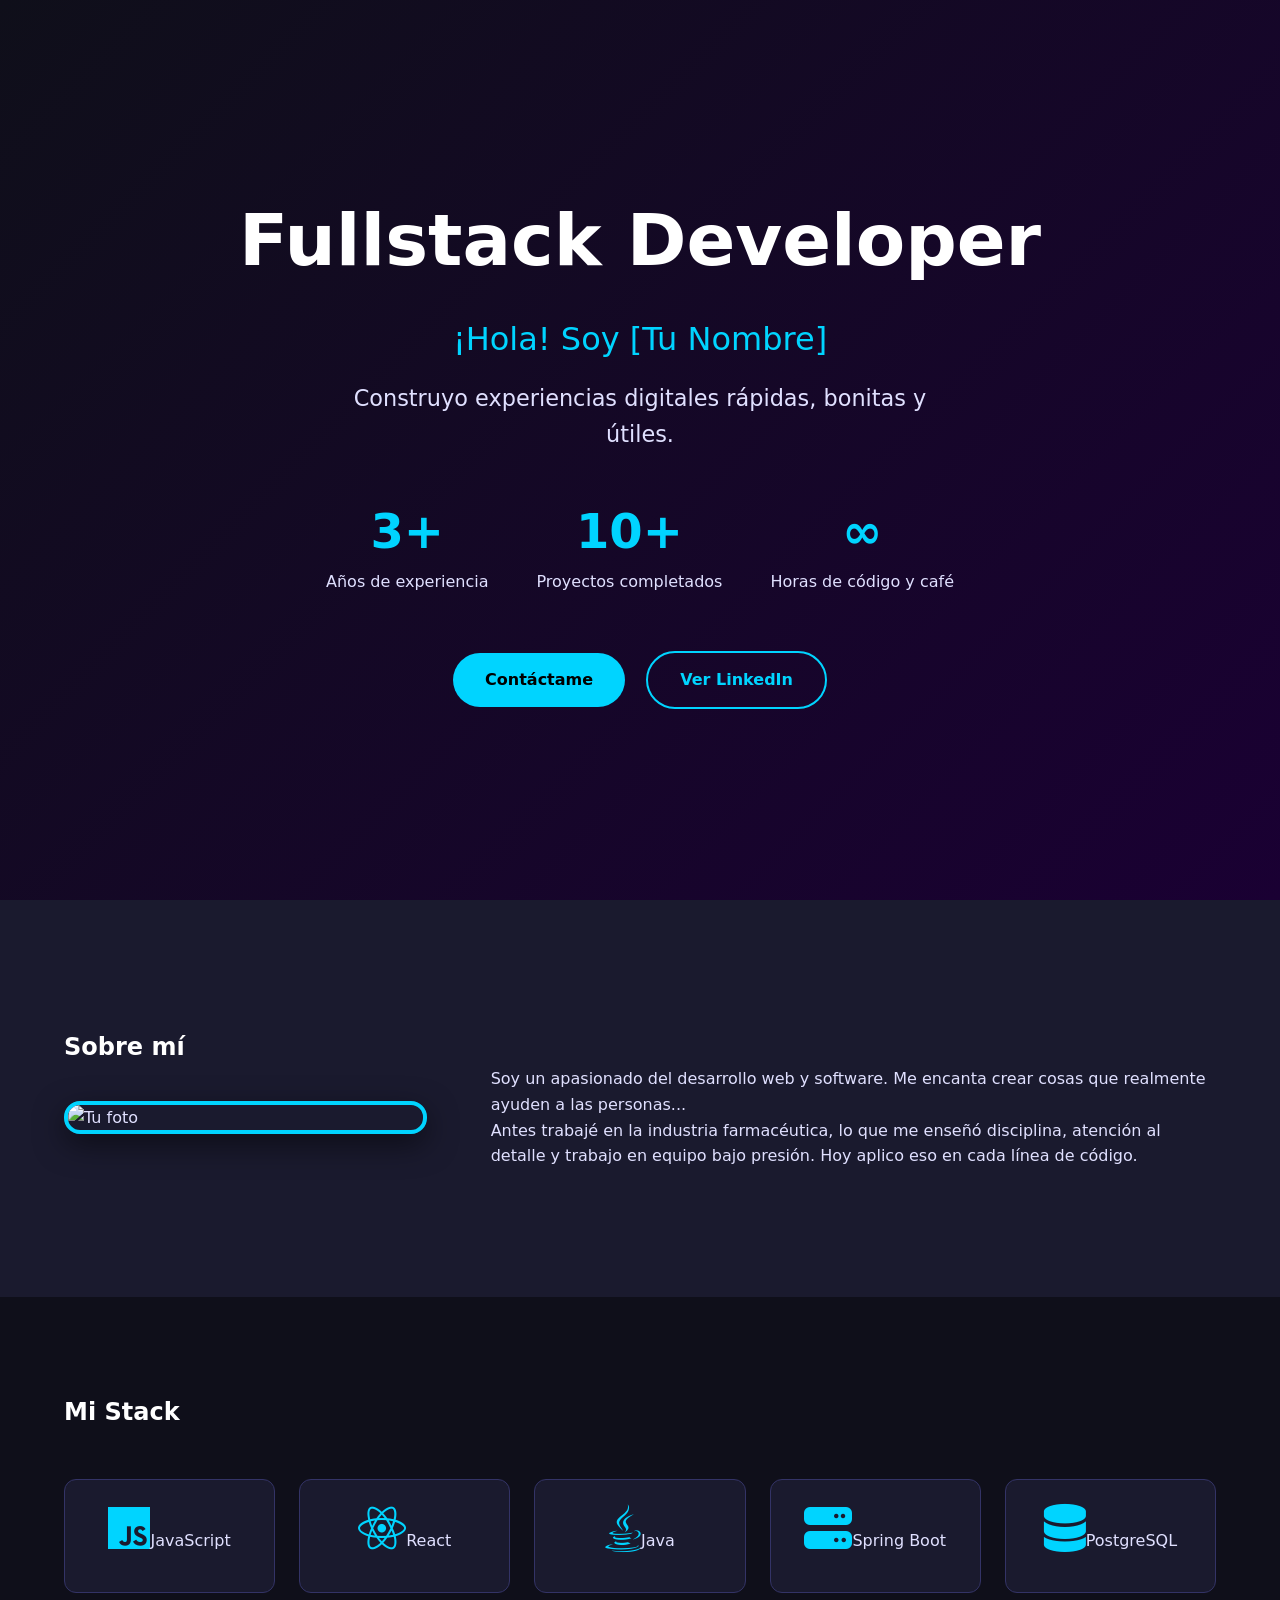
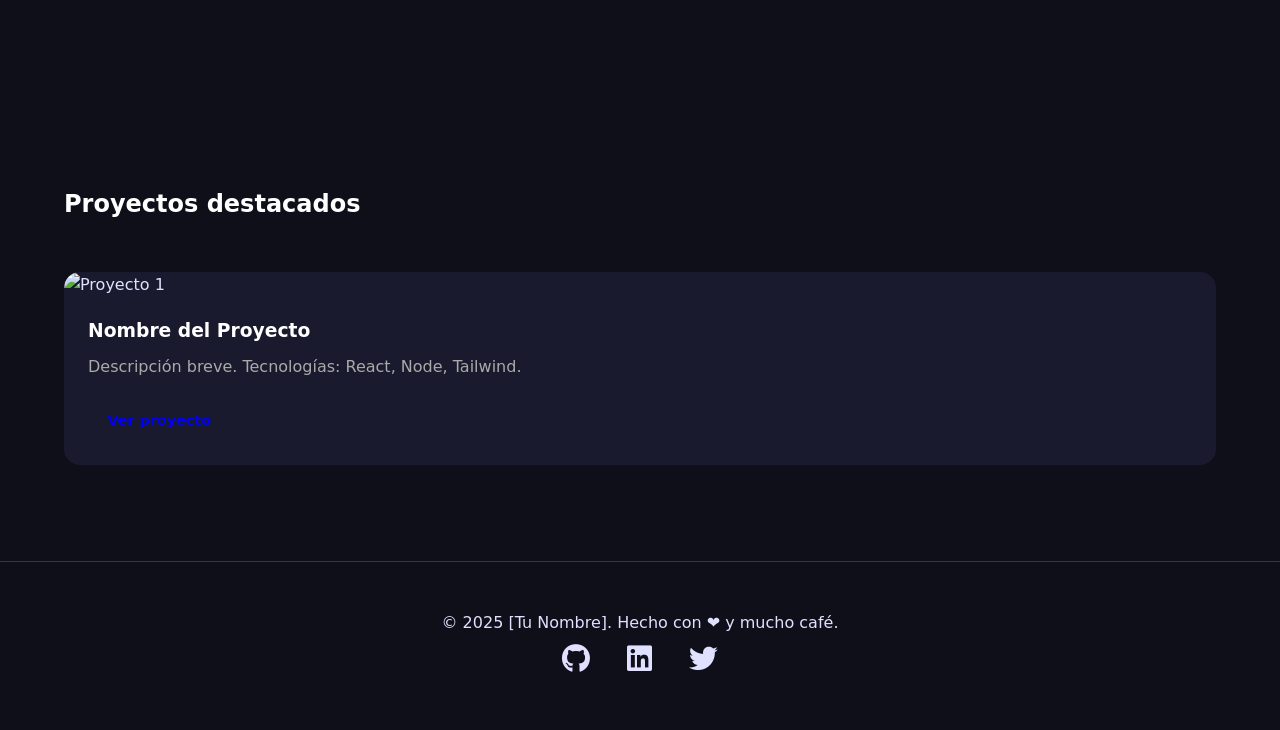
==== 0.Portafolio/index.html @ 9e949cff "Esqueleto de mi portafolio" ====
<!DOCTYPE html>
<html lang="es">
<head>
  <meta charset="UTF-8" />
  <meta name="viewport" content="width=device-width, initial-scale=1.0"/>
  <title>Tu Nombre | Fullstack Developer</title>
  <link rel="stylesheet" href="https://cdnjs.cloudflare.com/ajax/libs/font-awesome/6.5.0/css/all.min.css"/>
  <link rel="stylesheet" href="styles.css"/>
</head>
<body>

  <!-- Hero / Header -->
  <header id="hero">
    <div class="container">
      <h1>Fullstack Developer</h1>
      <p class="greeting">¡Hola! Soy [Tu Nombre]</p>
      <p class="tagline">Construyo experiencias digitales rápidas, bonitas y útiles.</p>
      
      <div class="stats">
        <div><strong>3+</strong><span>Años de experiencia</span></div>
        <div><strong>10+</strong><span>Proyectos completados</span></div>
        <div><strong>∞</strong><span>Horas de código y café</span></div>
      </div>

      <a href="mailto:tu@email.com" class="btn primary">Contáctame</a>
      <a href="https://linkedin.com/in/tuusuario" class="btn secondary">Ver LinkedIn</a>
    </div>
  </header>

  <!-- About -->
  <section id="about">
    <div class="container">
      <h2>Sobre mí</h2>
      <div class="about-content">
        <img src="https://via.placeholder.com/400x400/2f2a44/ffffff?text=Tu+Foto" alt="Tu foto" class="profile-pic"/>
        <div class="text">
          <p>Soy un apasionado del desarrollo web y software. Me encanta crear cosas que realmente ayuden a las personas...</p>
          <p>Antes trabajé en la industria farmacéutica, lo que me enseñó disciplina, atención al detalle y trabajo en equipo bajo presión. Hoy aplico eso en cada línea de código.</p>
        </div>
      </div>
    </div>
  </section>

  <!-- Stack -->
  <section id="stack">
    <div class="container">
      <h2>Mi Stack</h2>
      <div class="tech-grid">
        <div class="tech-item"><i class="fab fa-js"></i><span>JavaScript</span></div>
        <div class="tech-item"><i class="fab fa-react"></i><span>React</span></div>
        <div class="tech-item"><i class="fab fa-java"></i><span>Java</span></div>
        <div class="tech-item"><i class="fas fa-server"></i><span>Spring Boot</span></div>
        <div class="tech-item"><i class="fas fa-database"></i><span>PostgreSQL</span></div>
        <!-- Agrega los que uses -->
      </div>
    </div>
  </section>

  <!-- Proyectos -->
  <section id="projects">
    <div class="container">
      <h2>Proyectos destacados</h2>
      <div class="projects-grid">
        <div class="project-card">
          <img src="https://via.placeholder.com/600x400/1a1a2e/ffffff?text=Proyecto+1" alt="Proyecto 1"/>
          <h3>Nombre del Proyecto</h3>
          <p>Descripción breve. Tecnologías: React, Node, Tailwind.</p>
          <a href="#" class="btn small">Ver proyecto</a>
        </div>
        <!-- Repite 3-5 cards -->
      </div>
    </div>
  </section>

  <!-- Footer -->
  <footer>
    <div class="container">
      <p>© 2025 [Tu Nombre]. Hecho con ❤️ y mucho café.</p>
      <div class="social">
        <a href="#"><i class="fab fa-github"></i></a>
        <a href="#"><i class="fab fa-linkedin"></i></a>
        <a href="#"><i class="fab fa-twitter"></i></a>
      </div>
    </div>
  </footer>

  <script src="script.js"></script>
</body>
</html>
---- 0.Portafolio/styles.css ----
:root {
  --bg: #0f0f1a;
  --text: #e0e0ff;
  --accent: #00d4ff;
  --card: #1a1a2e;
  --border: #333366;
}

* {
  margin: 0;
  padding: 0;
  box-sizing: border-box;
}

body {
  background: var(--bg);
  color: var(--text);
  font-family: 'Segoe UI', system-ui, sans-serif;
  line-height: 1.6;
}

.container {
  max-width: 1200px;
  margin: 0 auto;
  padding: 0 1.5rem;
}

h1, h2, h3 {
  color: white;
}

#hero {
  min-height: 100vh;
  display: flex;
  align-items: center;
  text-align: center;
  background: linear-gradient(135deg, #0f0f1a 0%, #1a0033 100%);
}

#hero h1 {
  font-size: 4.5rem;
  margin-bottom: 1rem;
}

.greeting {
  font-size: 2rem;
  color: var(--accent);
  margin-bottom: 1rem;
}

.tagline {
  font-size: 1.4rem;
  max-width: 600px;
  margin: 0 auto 2.5rem;
}

.stats {
  display: flex;
  justify-content: center;
  gap: 3rem;
  margin-bottom: 3rem;
  flex-wrap: wrap;
}

.stats div {
  text-align: center;
}

.stats strong {
  font-size: 3rem;
  color: var(--accent);
  display: block;
}

.btn {
  display: inline-block;
  padding: 0.9rem 2rem;
  border-radius: 50px;
  text-decoration: none;
  font-weight: bold;
  margin: 0.5rem;
  transition: all 0.3s;
}

.primary   { background: var(--accent); color: #000; }
.secondary { border: 2px solid var(--accent); color: var(--accent); }

.btn:hover {
  transform: translateY(-3px);
  box-shadow: 0 10px 25px rgba(0,212,255,0.3);
}

#about {
  padding: 8rem 0;
  background: var(--card);
}

.about-content {
  display: grid;
  grid-template-columns: 1fr 2fr;
  gap: 4rem;
  align-items: center;
}

.profile-pic {
  width: 100%;
  border-radius: 16px;
  border: 4px solid var(--accent);
  box-shadow: 0 10px 30px rgba(0,0,0,0.5);
}

#stack {
  padding: 6rem 0;
}

.tech-grid {
  display: grid;
  grid-template-columns: repeat(auto-fit, minmax(140px, 1fr));
  gap: 1.5rem;
  margin-top: 3rem;
}

.tech-item {
  background: var(--card);
  padding: 1.5rem;
  border-radius: 12px;
  text-align: center;
  border: 1px solid var(--border);
  transition: all 0.3s;
}

.tech-item:hover {
  transform: translateY(-8px);
  border-color: var(--accent);
}

.tech-item i {
  font-size: 3rem;
  color: var(--accent);
  margin-bottom: 1rem;
}

#projects {
  padding: 6rem 0;
  background: var(--bg);
}

.projects-grid {
  display: grid;
  grid-template-columns: repeat(auto-fit, minmax(320px, 1fr));
  gap: 2rem;
  margin-top: 3rem;
}

.project-card {
  background: var(--card);
  border-radius: 16px;
  overflow: hidden;
  transition: all 0.4s;
}

.project-card:hover {
  transform: translateY(-12px);
  box-shadow: 0 20px 40px rgba(0,212,255,0.15);
}

.project-card img {
  width: 100%;
  height: 200px;
  object-fit: cover;
}

.project-card h3 {
  padding: 1.2rem 1.5rem 0.5rem;
}

.project-card p {
  padding: 0 1.5rem 1.2rem;
  color: #aaa;
}

.btn.small {
  margin: 0 1.5rem 1.5rem;
  font-size: 0.9rem;
  padding: 0.6rem 1.2rem;
}

footer {
  padding: 3rem 0;
  text-align: center;
  border-top: 1px solid var(--border);
}

.social a {
  color: var(--text);
  font-size: 1.8rem;
  margin: 0 1rem;
  transition: color 0.3s;
}

.social a:hover { color: var(--accent); }

/* Responsivo */
@media (max-width: 768px) {
  #hero h1 { font-size: 3.2rem; }
  .about-content { grid-template-columns: 1fr; text-align: center; }
  .profile-pic { max-width: 280px; margin: 0 auto; }
  .stats { gap: 2rem; }
}
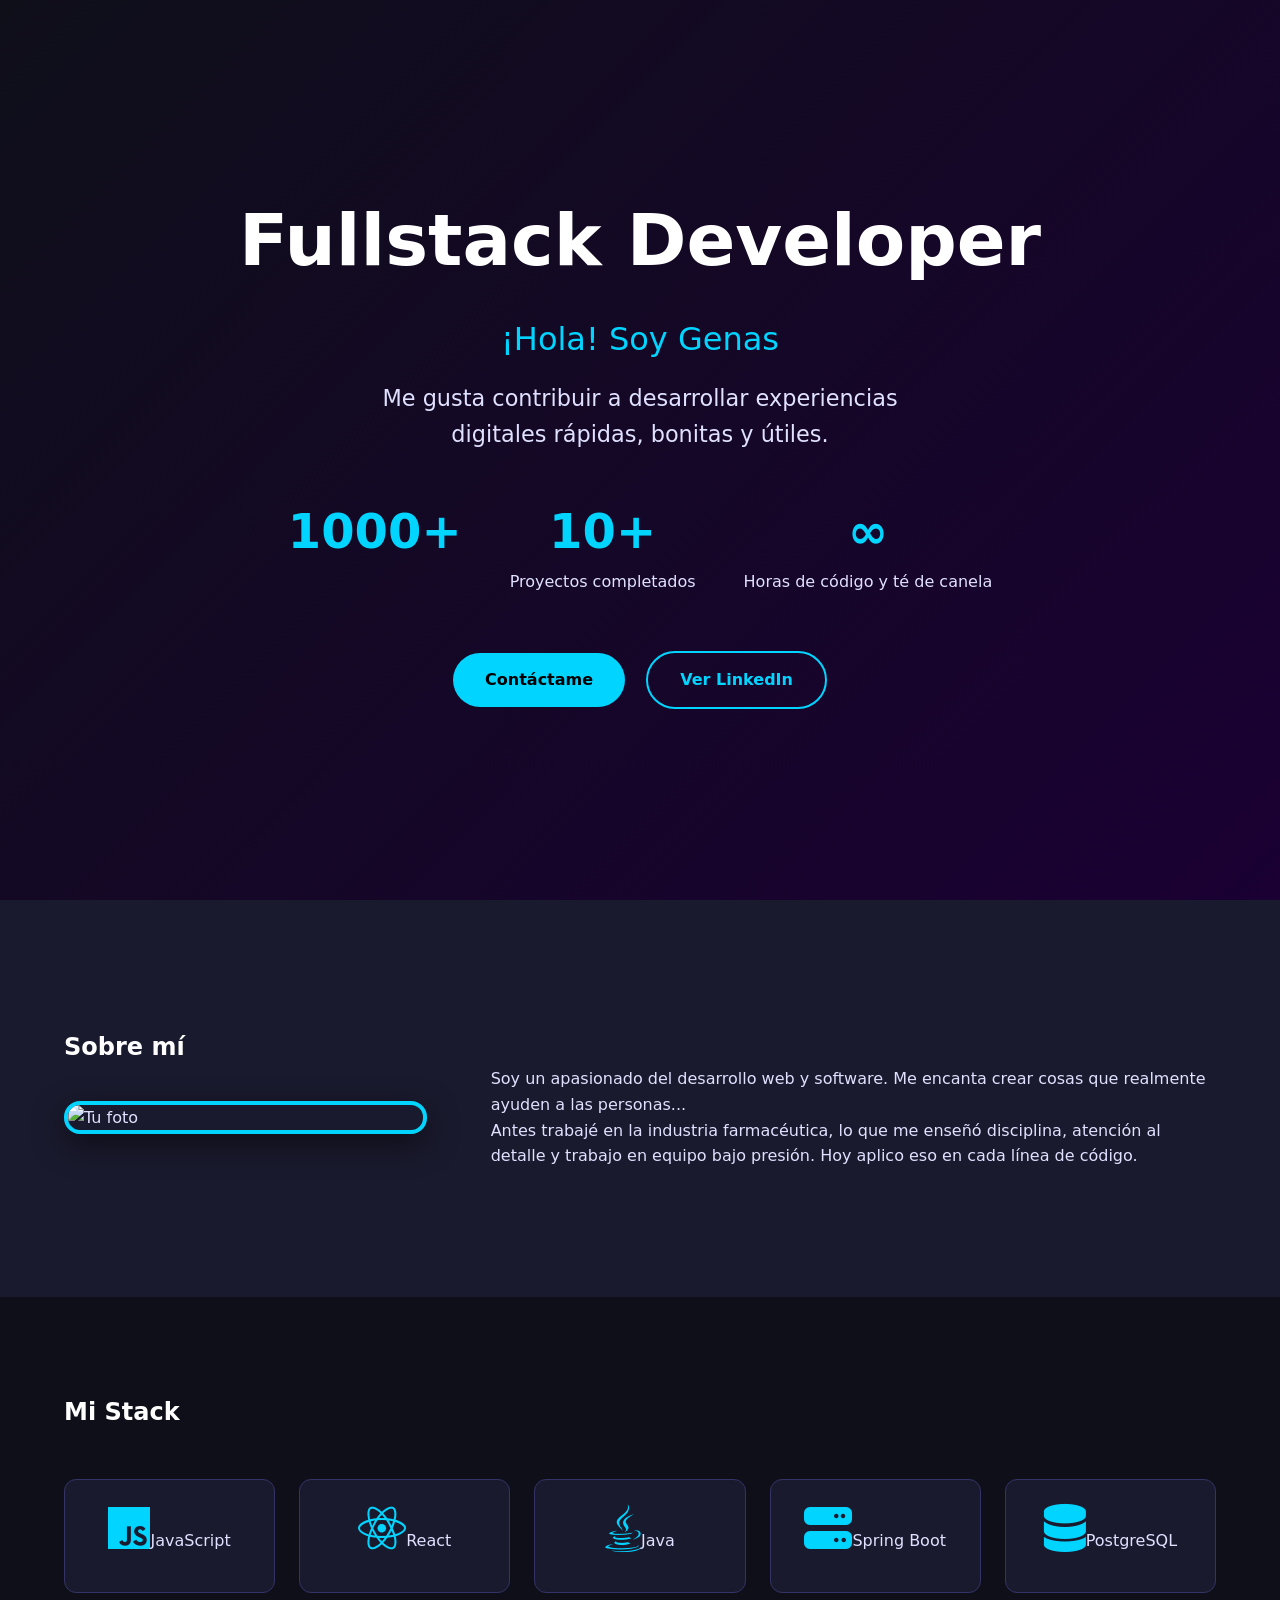
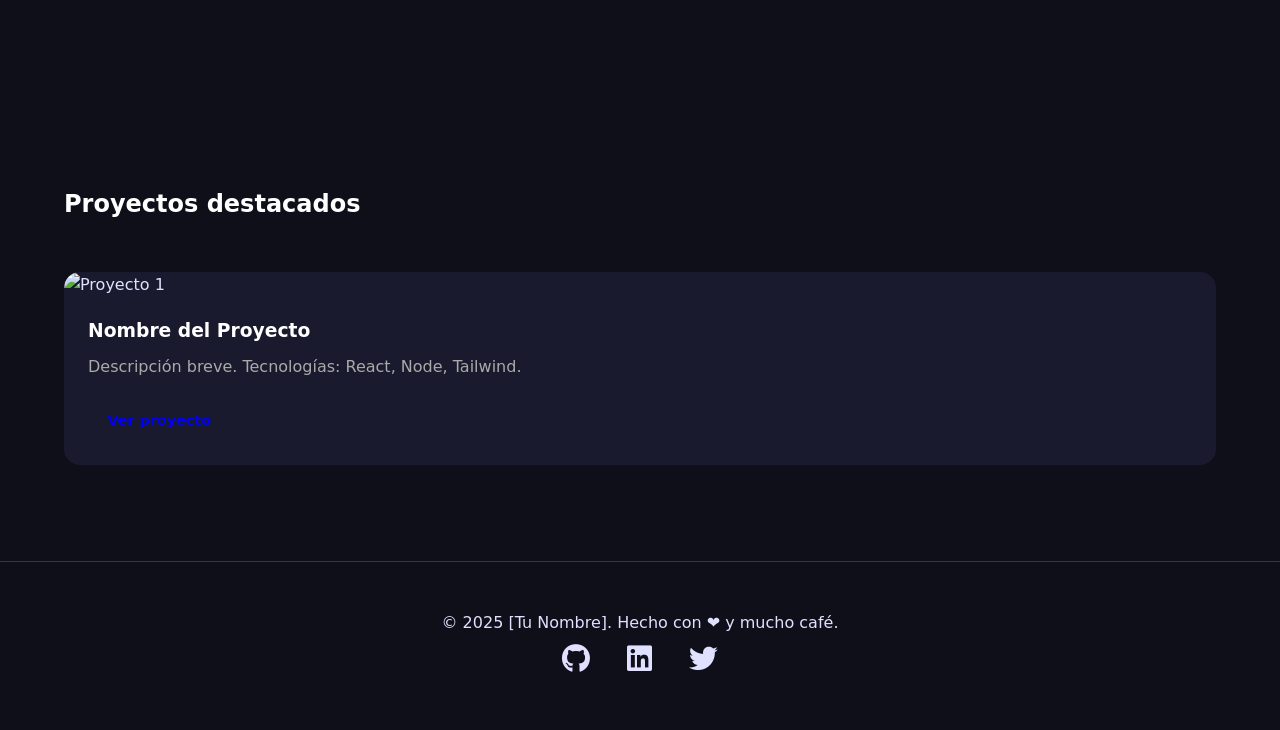
==== commit 56f26d86: "Añado datos básicos" ====
--- a/0.Portafolio/index.html
+++ b/0.Portafolio/index.html
@@ -13,13 +13,13 @@
   <header id="hero">
     <div class="container">
       <h1>Fullstack Developer</h1>
-      <p class="greeting">¡Hola! Soy [Tu Nombre]</p>
-      <p class="tagline">Construyo experiencias digitales rápidas, bonitas y útiles.</p>
+      <p class="greeting">¡Hola! Soy Genas </p>
+      <p class="tagline">Me gusta contribuir a desarrollar experiencias digitales rápidas, bonitas y útiles.</p>
       
       <div class="stats">
-        <div><strong>3+</strong><span>Años de experiencia</span></div>
+        <div><strong>1000+</strong><span></span></div>
         <div><strong>10+</strong><span>Proyectos completados</span></div>
-        <div><strong>∞</strong><span>Horas de código y café</span></div>
+        <div><strong>∞</strong><span>Horas de código y té de canela</span></div>
       </div>
 
       <a href="mailto:tu@email.com" class="btn primary">Contáctame</a>
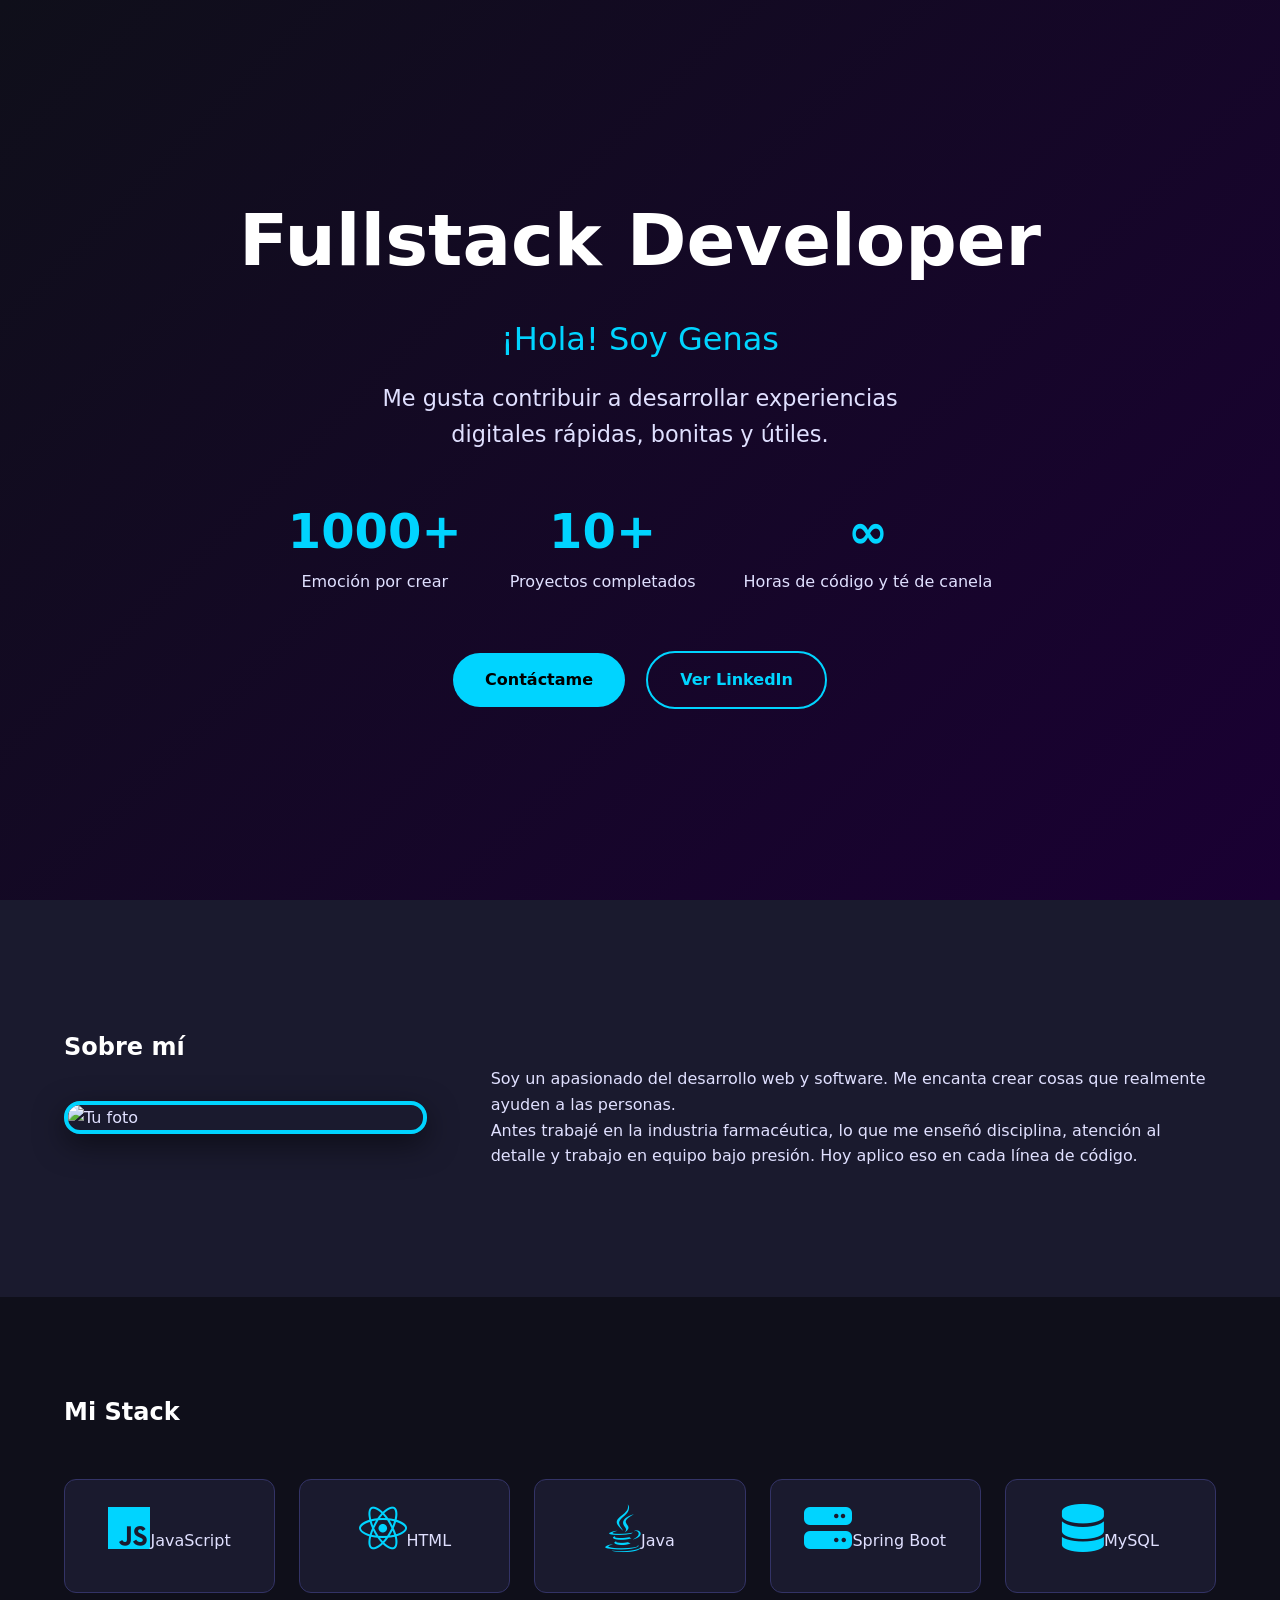
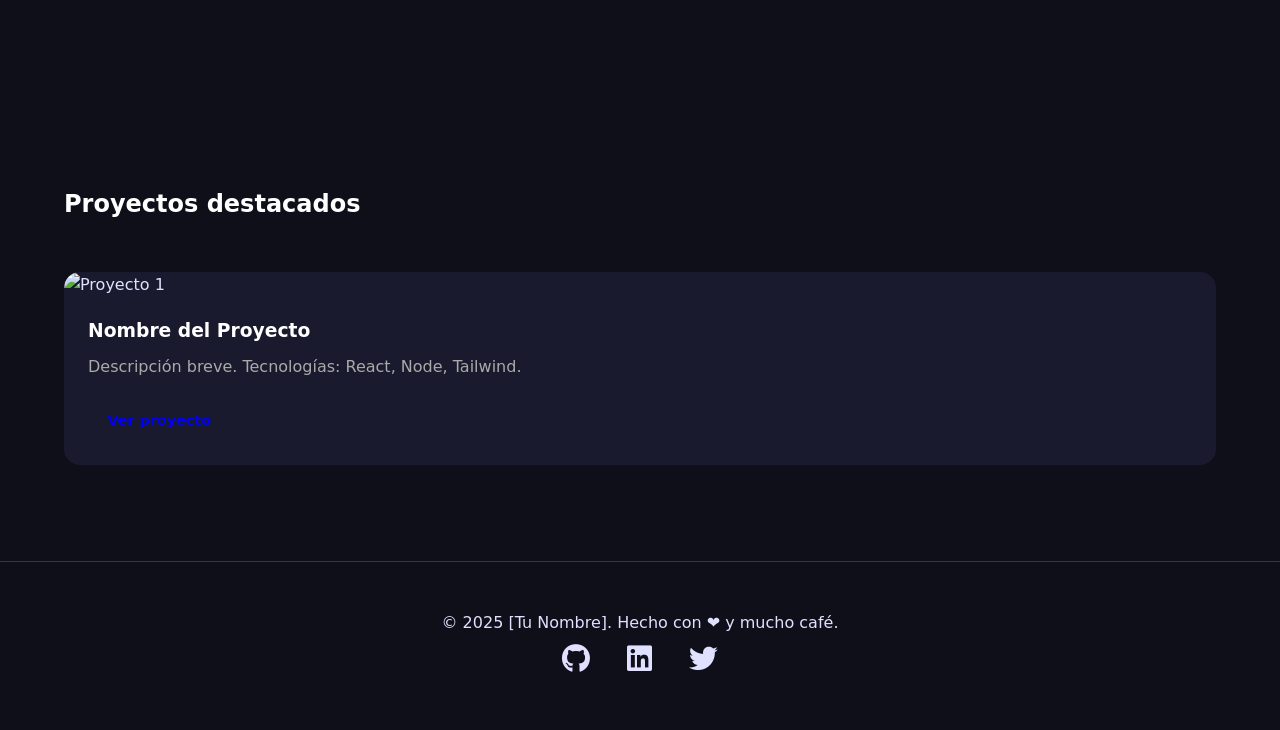
==== commit ad3ba856: "Breve descripción, stack y botones con mi contacto" ====
--- a/0.Portafolio/index.html
+++ b/0.Portafolio/index.html
@@ -17,13 +17,13 @@
       <p class="tagline">Me gusta contribuir a desarrollar experiencias digitales rápidas, bonitas y útiles.</p>
       
       <div class="stats">
-        <div><strong>1000+</strong><span></span></div>
+        <div><strong>1000+</strong><span> Emoción por crear </span></div>
         <div><strong>10+</strong><span>Proyectos completados</span></div>
         <div><strong>∞</strong><span>Horas de código y té de canela</span></div>
       </div>
 
-      <a href="mailto:tu@email.com" class="btn primary">Contáctame</a>
-      <a href="https://linkedin.com/in/tuusuario" class="btn secondary">Ver LinkedIn</a>
+      <a href="mailto:mgenasp2403@gmail.com" class="btn primary">Contáctame</a>
+      <a href="https://www.linkedin.com/in/genarosmpaoli/" class="btn secondary">Ver LinkedIn</a>
     </div>
   </header>
 
@@ -34,7 +34,7 @@
       <div class="about-content">
         <img src="https://via.placeholder.com/400x400/2f2a44/ffffff?text=Tu+Foto" alt="Tu foto" class="profile-pic"/>
         <div class="text">
-          <p>Soy un apasionado del desarrollo web y software. Me encanta crear cosas que realmente ayuden a las personas...</p>
+          <p>Soy un apasionado del desarrollo web y software. Me encanta crear cosas que realmente ayuden a las personas.</p>
           <p>Antes trabajé en la industria farmacéutica, lo que me enseñó disciplina, atención al detalle y trabajo en equipo bajo presión. Hoy aplico eso en cada línea de código.</p>
         </div>
       </div>
@@ -47,10 +47,10 @@
       <h2>Mi Stack</h2>
       <div class="tech-grid">
         <div class="tech-item"><i class="fab fa-js"></i><span>JavaScript</span></div>
-        <div class="tech-item"><i class="fab fa-react"></i><span>React</span></div>
+        <div class="tech-item"><i class="fab fa-react"></i><span>HTML</span></div>
         <div class="tech-item"><i class="fab fa-java"></i><span>Java</span></div>
         <div class="tech-item"><i class="fas fa-server"></i><span>Spring Boot</span></div>
-        <div class="tech-item"><i class="fas fa-database"></i><span>PostgreSQL</span></div>
+        <div class="tech-item"><i class="fas fa-database"></i><span>MySQL</span></div>
         <!-- Agrega los que uses -->
       </div>
     </div>
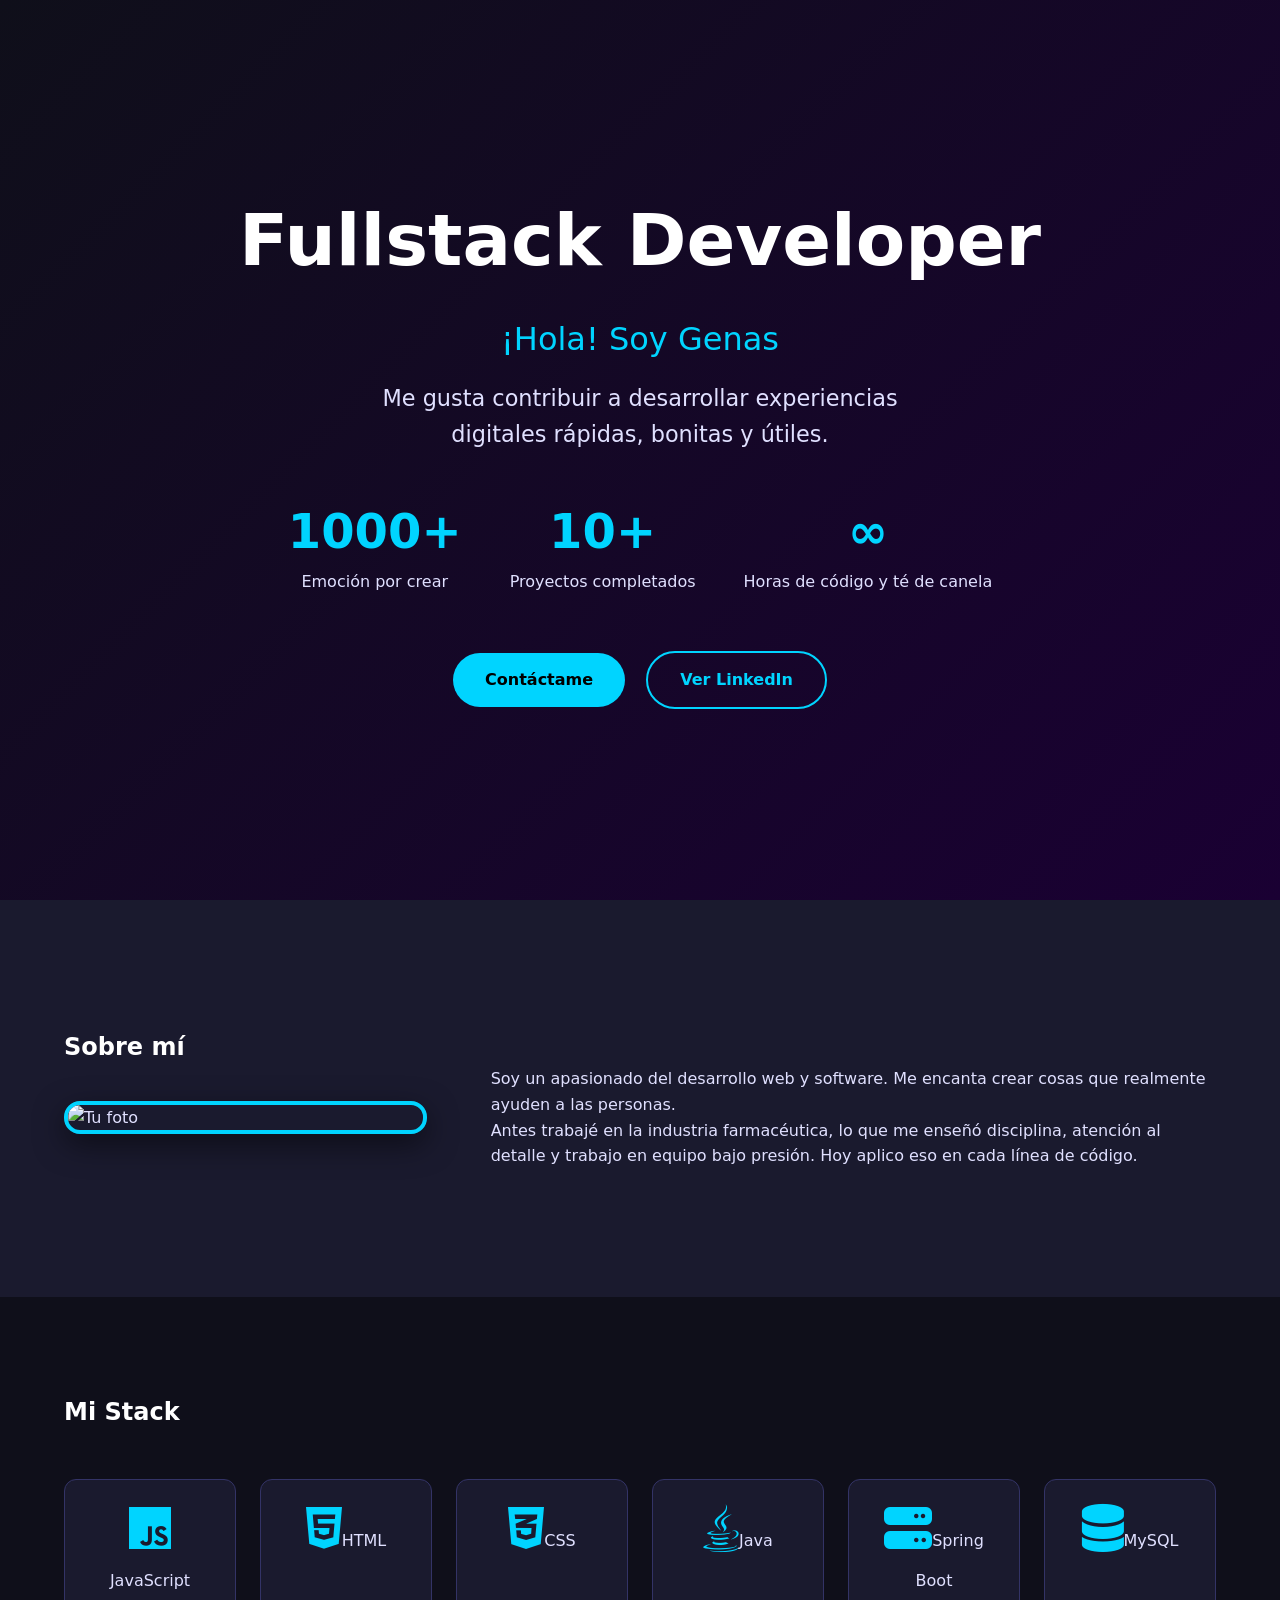
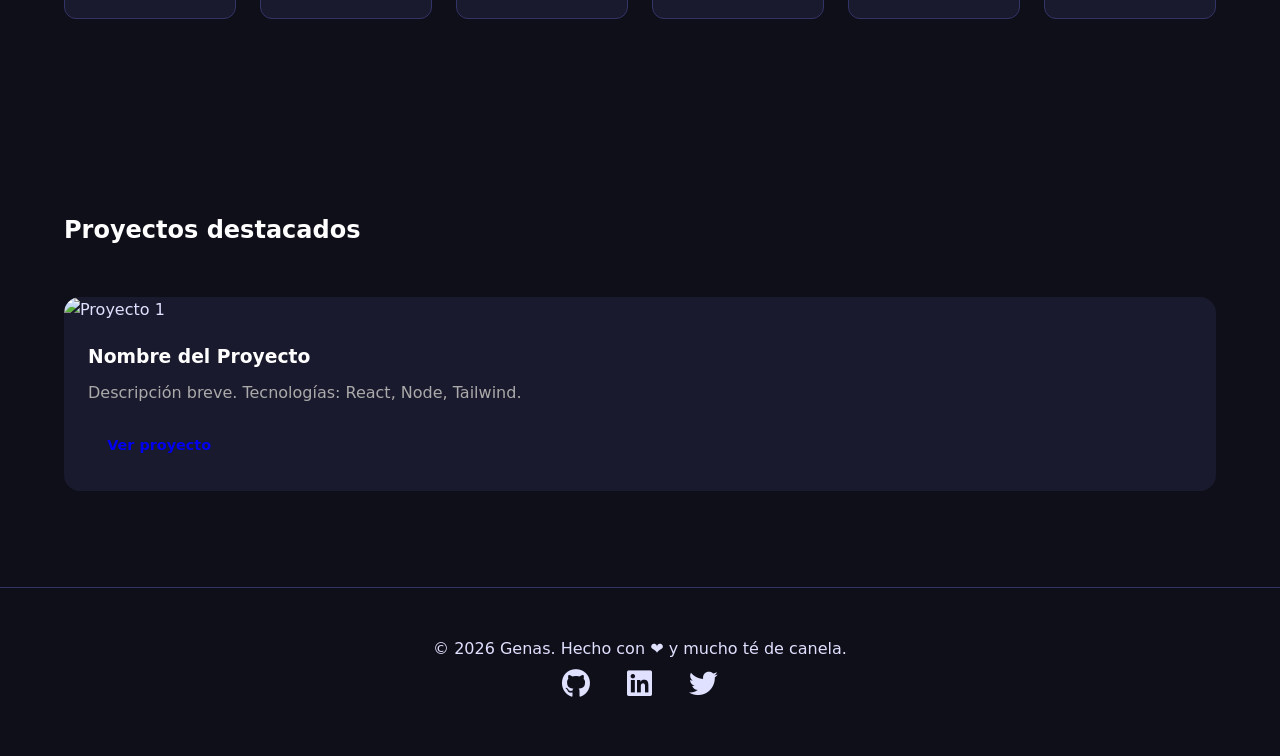
==== commit 1176cfd7: "fix: arreglo de stack y footer" ====
--- a/0.Portafolio/index.html
+++ b/0.Portafolio/index.html
@@ -47,11 +47,12 @@
       <h2>Mi Stack</h2>
       <div class="tech-grid">
         <div class="tech-item"><i class="fab fa-js"></i><span>JavaScript</span></div>
-        <div class="tech-item"><i class="fab fa-react"></i><span>HTML</span></div>
+        <div class="tech-item"><i class="fab fa-html5"></i><span>HTML</span></div>
+        <div class="tech-item"><i class="fab fa-css3-alt"></i><span>CSS</span></div>
         <div class="tech-item"><i class="fab fa-java"></i><span>Java</span></div>
         <div class="tech-item"><i class="fas fa-server"></i><span>Spring Boot</span></div>
         <div class="tech-item"><i class="fas fa-database"></i><span>MySQL</span></div>
-        <!-- Agrega los que uses -->
+        <!-- Agregar lo que he aprendido -->
       </div>
     </div>
   </section>
@@ -75,7 +76,7 @@
   <!-- Footer -->
   <footer>
     <div class="container">
-      <p>© 2025 [Tu Nombre]. Hecho con ❤️ y mucho café.</p>
+      <p>© 2026 Genas. Hecho con ❤️ y mucho té de canela.</p>
       <div class="social">
         <a href="#"><i class="fab fa-github"></i></a>
         <a href="#"><i class="fab fa-linkedin"></i></a>
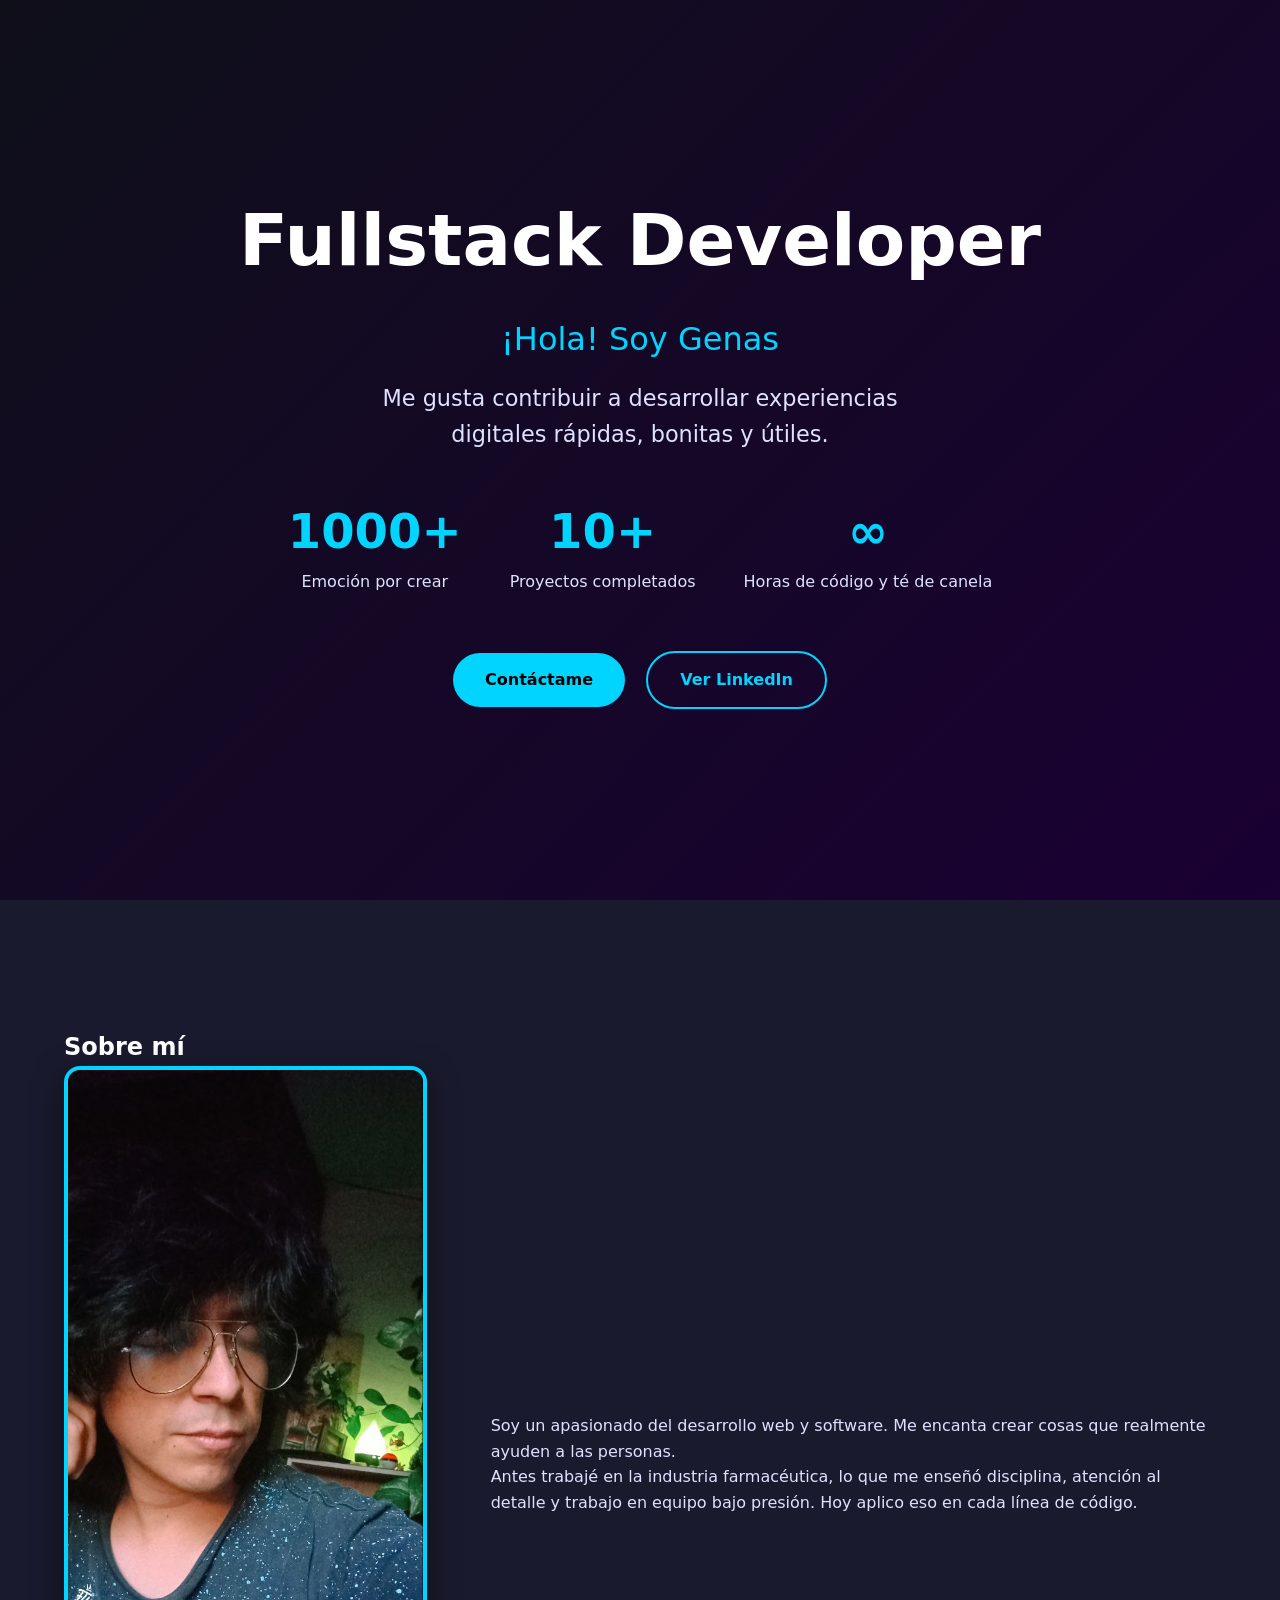
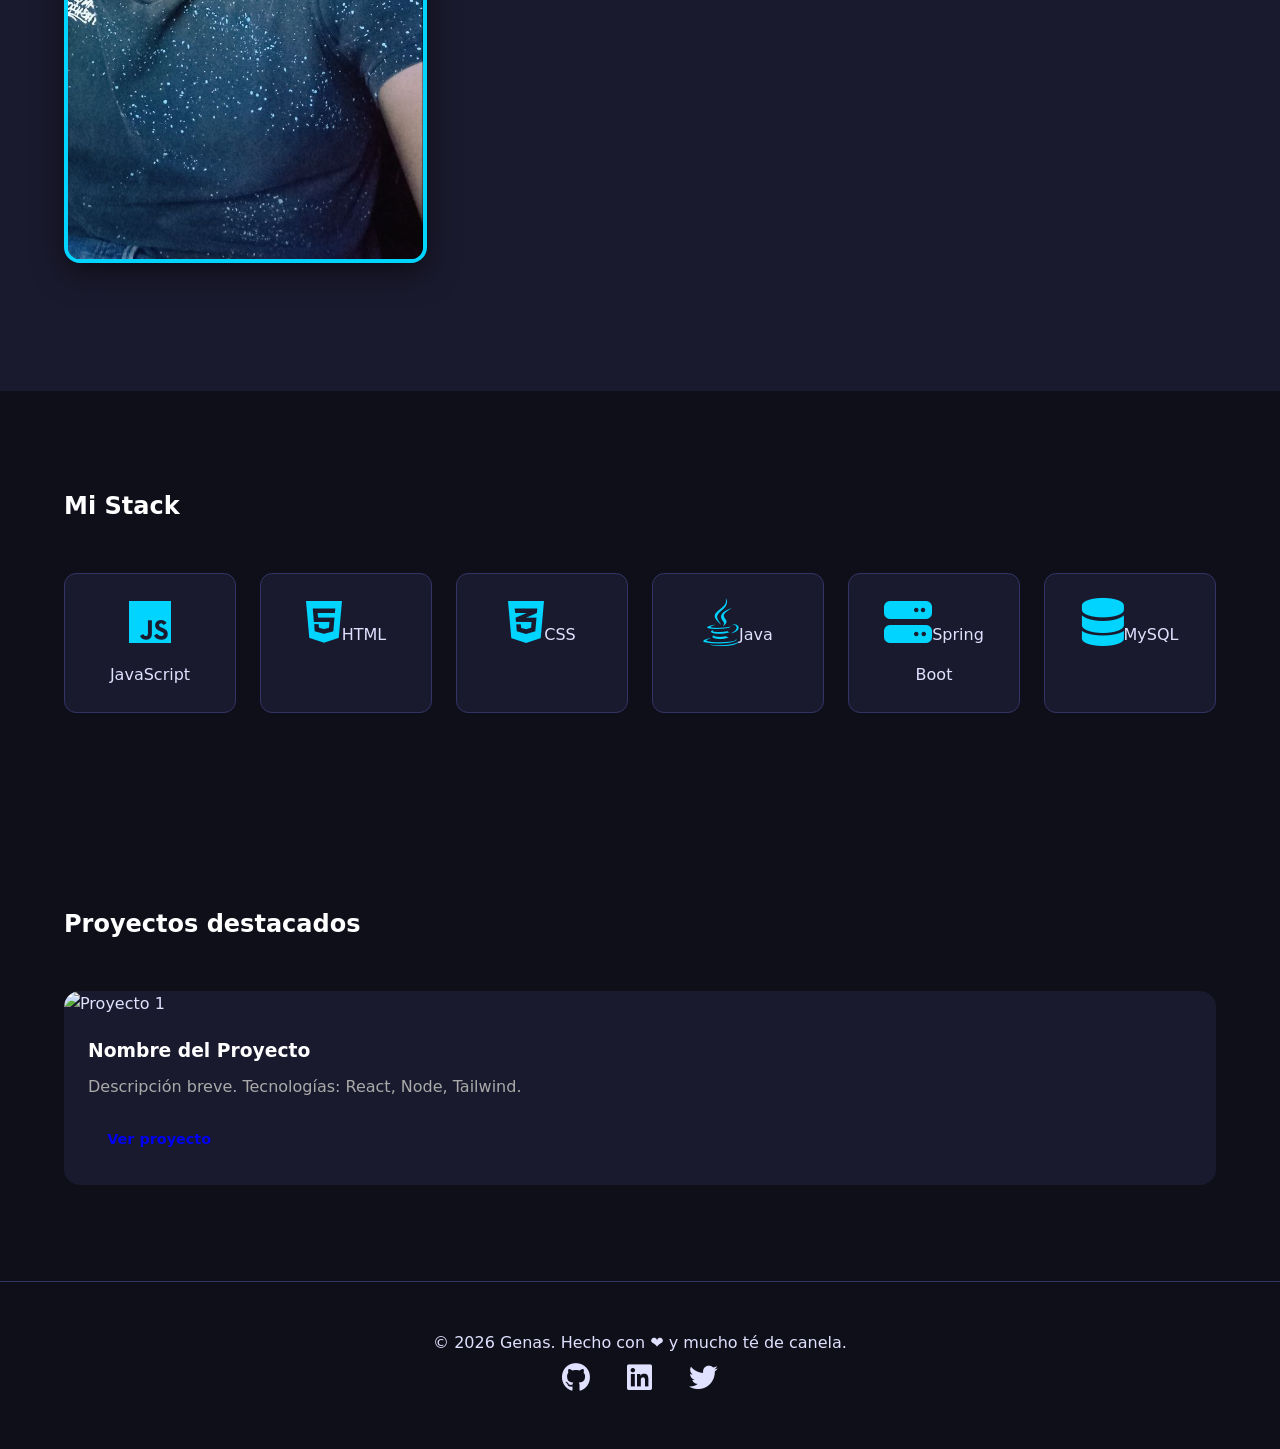
==== commit e6d10593: "feat: agrego placeholder de mi foto" ====
--- a/0.Portafolio/index.html
+++ b/0.Portafolio/index.html
@@ -32,7 +32,7 @@
     <div class="container">
       <h2>Sobre mí</h2>
       <div class="about-content">
-        <img src="https://via.placeholder.com/400x400/2f2a44/ffffff?text=Tu+Foto" alt="Tu foto" class="profile-pic"/>
+        <img src="./src/imgs/photo_2026-01-26_18-46-36.jpg" alt="El mero mero" class="profile-pic"/>
         <div class="text">
           <p>Soy un apasionado del desarrollo web y software. Me encanta crear cosas que realmente ayuden a las personas.</p>
           <p>Antes trabajé en la industria farmacéutica, lo que me enseñó disciplina, atención al detalle y trabajo en equipo bajo presión. Hoy aplico eso en cada línea de código.</p>
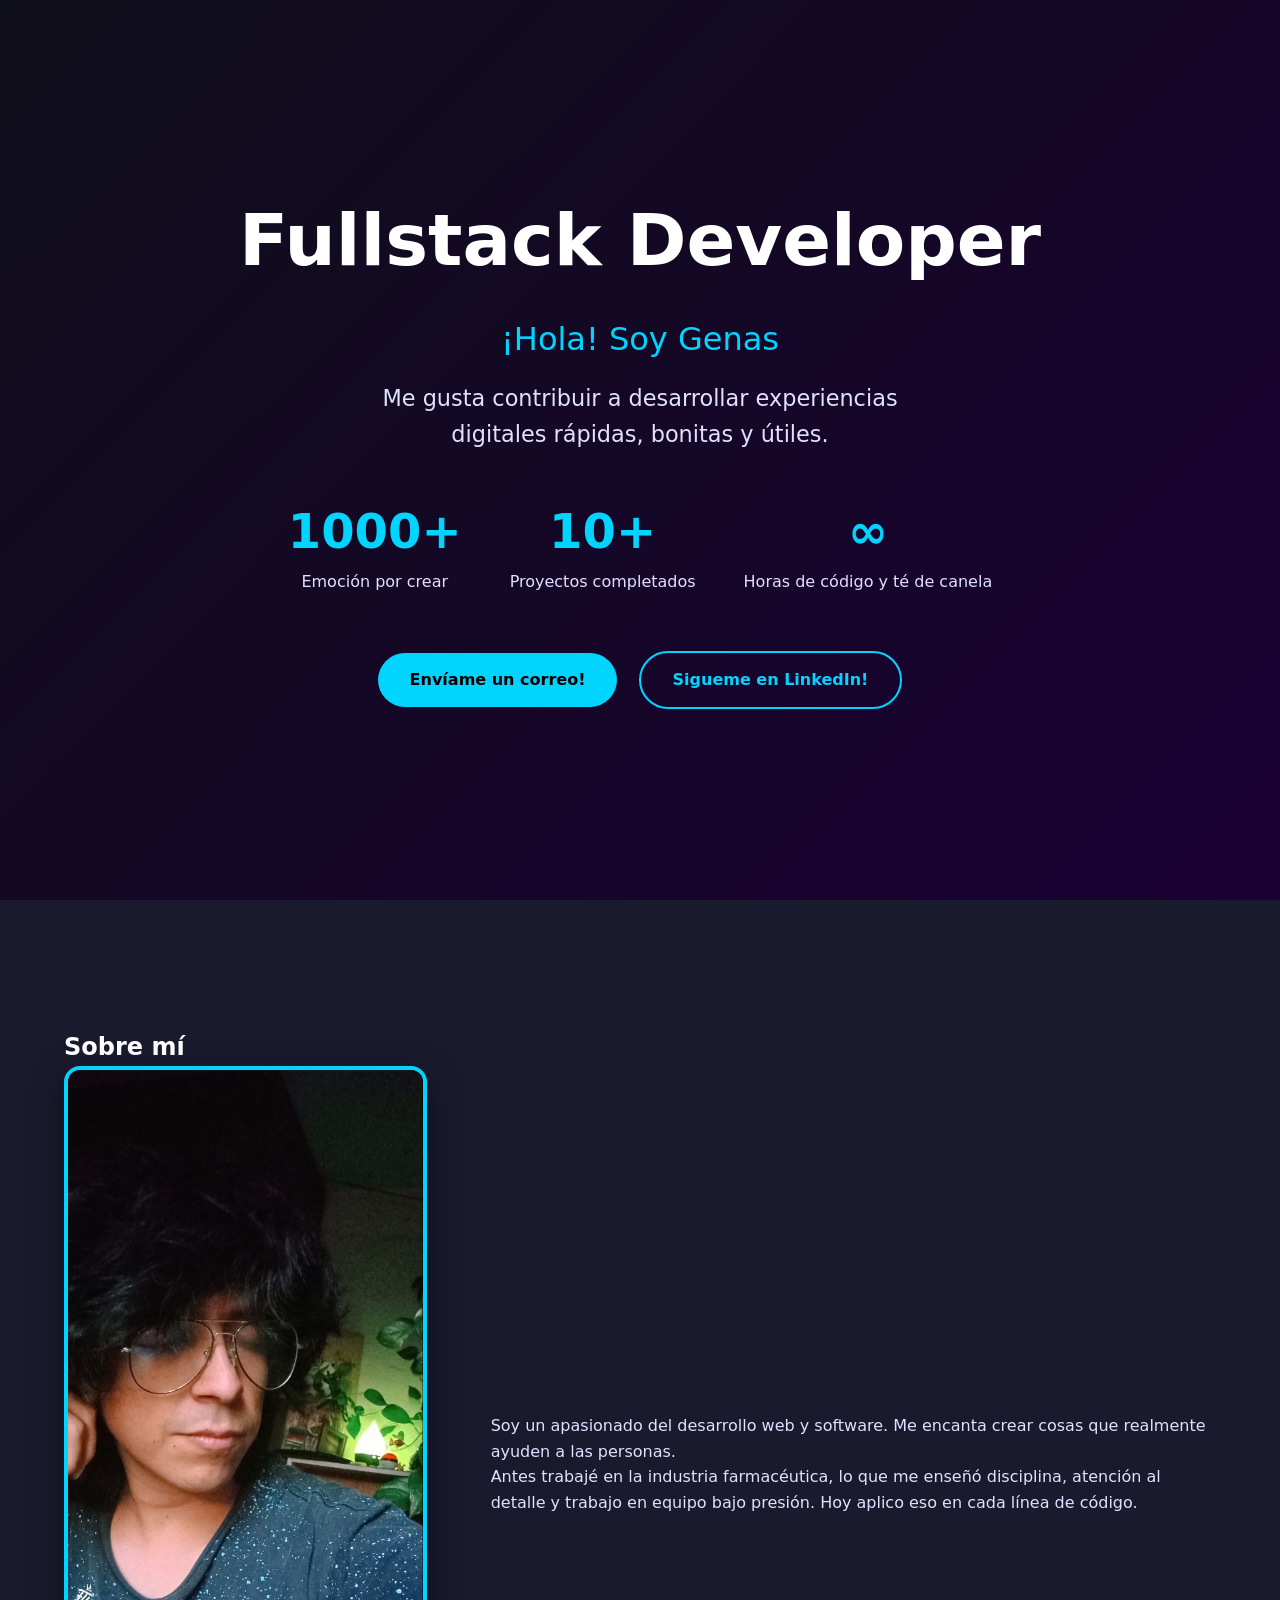
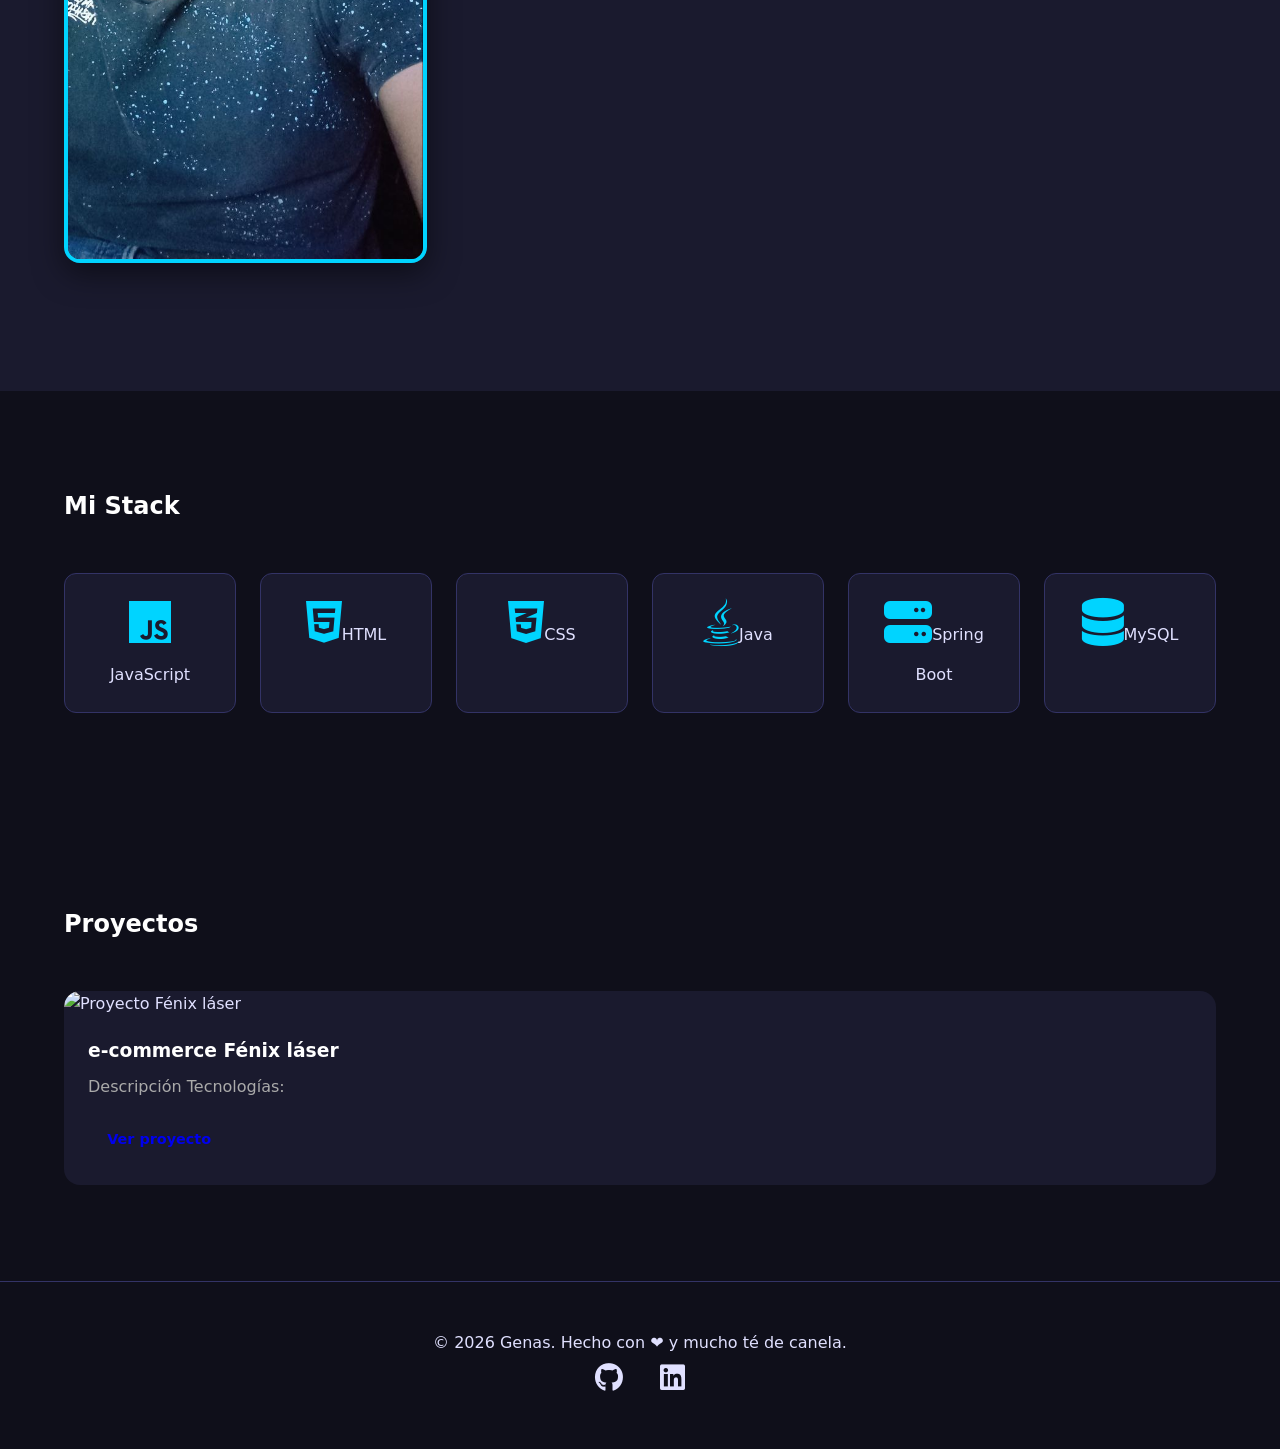
==== commit 453ba596: "feat: se agregar botones de redes sociales, se añade texto a los botones de redes de contacto y secc" ====
--- a/0.Portafolio/index.html
+++ b/0.Portafolio/index.html
@@ -3,7 +3,7 @@
 <head>
   <meta charset="UTF-8" />
   <meta name="viewport" content="width=device-width, initial-scale=1.0"/>
-  <title>Tu Nombre | Fullstack Developer</title>
+  <title> Genas | Fullstack Developer</title>
   <link rel="stylesheet" href="https://cdnjs.cloudflare.com/ajax/libs/font-awesome/6.5.0/css/all.min.css"/>
   <link rel="stylesheet" href="styles.css"/>
 </head>
@@ -22,8 +22,8 @@
         <div><strong>∞</strong><span>Horas de código y té de canela</span></div>
       </div>
 
-      <a href="mailto:mgenasp2403@gmail.com" class="btn primary">Contáctame</a>
-      <a href="https://www.linkedin.com/in/genarosmpaoli/" class="btn secondary">Ver LinkedIn</a>
+      <a href="mailto:mgenasp2403@gmail.com" class="btn primary">Envíame un correo!</a>
+      <a href="https://www.linkedin.com/in/genarosmpaoli/" class="btn secondary">Sigueme en LinkedIn!</a>
     </div>
   </header>
 
@@ -60,12 +60,12 @@
   <!-- Proyectos -->
   <section id="projects">
     <div class="container">
-      <h2>Proyectos destacados</h2>
+      <h2>Proyectos</h2>
       <div class="projects-grid">
         <div class="project-card">
-          <img src="https://via.placeholder.com/600x400/1a1a2e/ffffff?text=Proyecto+1" alt="Proyecto 1"/>
-          <h3>Nombre del Proyecto</h3>
-          <p>Descripción breve. Tecnologías: React, Node, Tailwind.</p>
+          <img src="#" alt="Proyecto Fénix láser"/>
+          <h3>e-commerce Fénix láser</h3>
+          <p>Descripción  Tecnologías: </p>
           <a href="#" class="btn small">Ver proyecto</a>
         </div>
         <!-- Repite 3-5 cards -->
@@ -78,9 +78,8 @@
     <div class="container">
       <p>© 2026 Genas. Hecho con ❤️ y mucho té de canela.</p>
       <div class="social">
-        <a href="#"><i class="fab fa-github"></i></a>
-        <a href="#"><i class="fab fa-linkedin"></i></a>
-        <a href="#"><i class="fab fa-twitter"></i></a>
+        <a href="https://github.com/genasPaoli"><i class="fab fa-github"></i></a>
+        <a href="https://www.linkedin.com/in/genarosmpaoli/"><i class="fab fa-linkedin"></i></a>
       </div>
     </div>
   </footer>
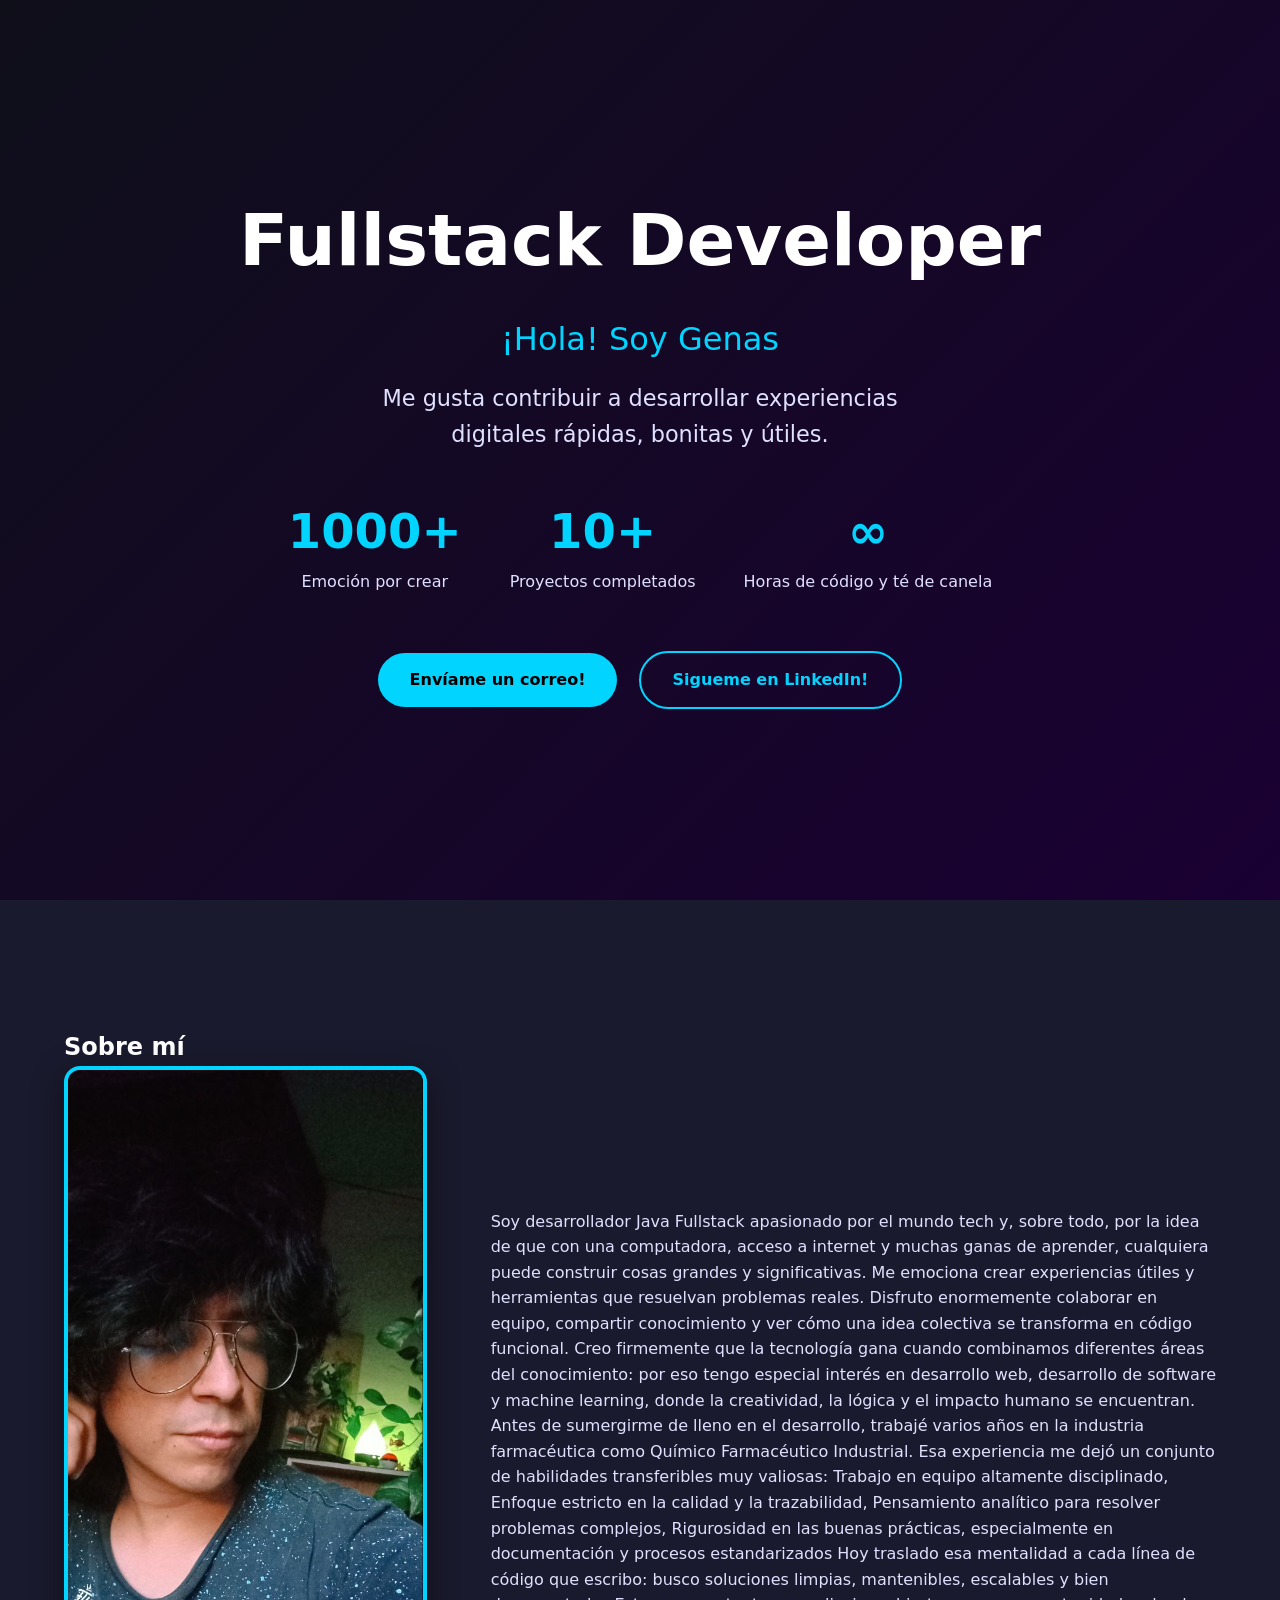
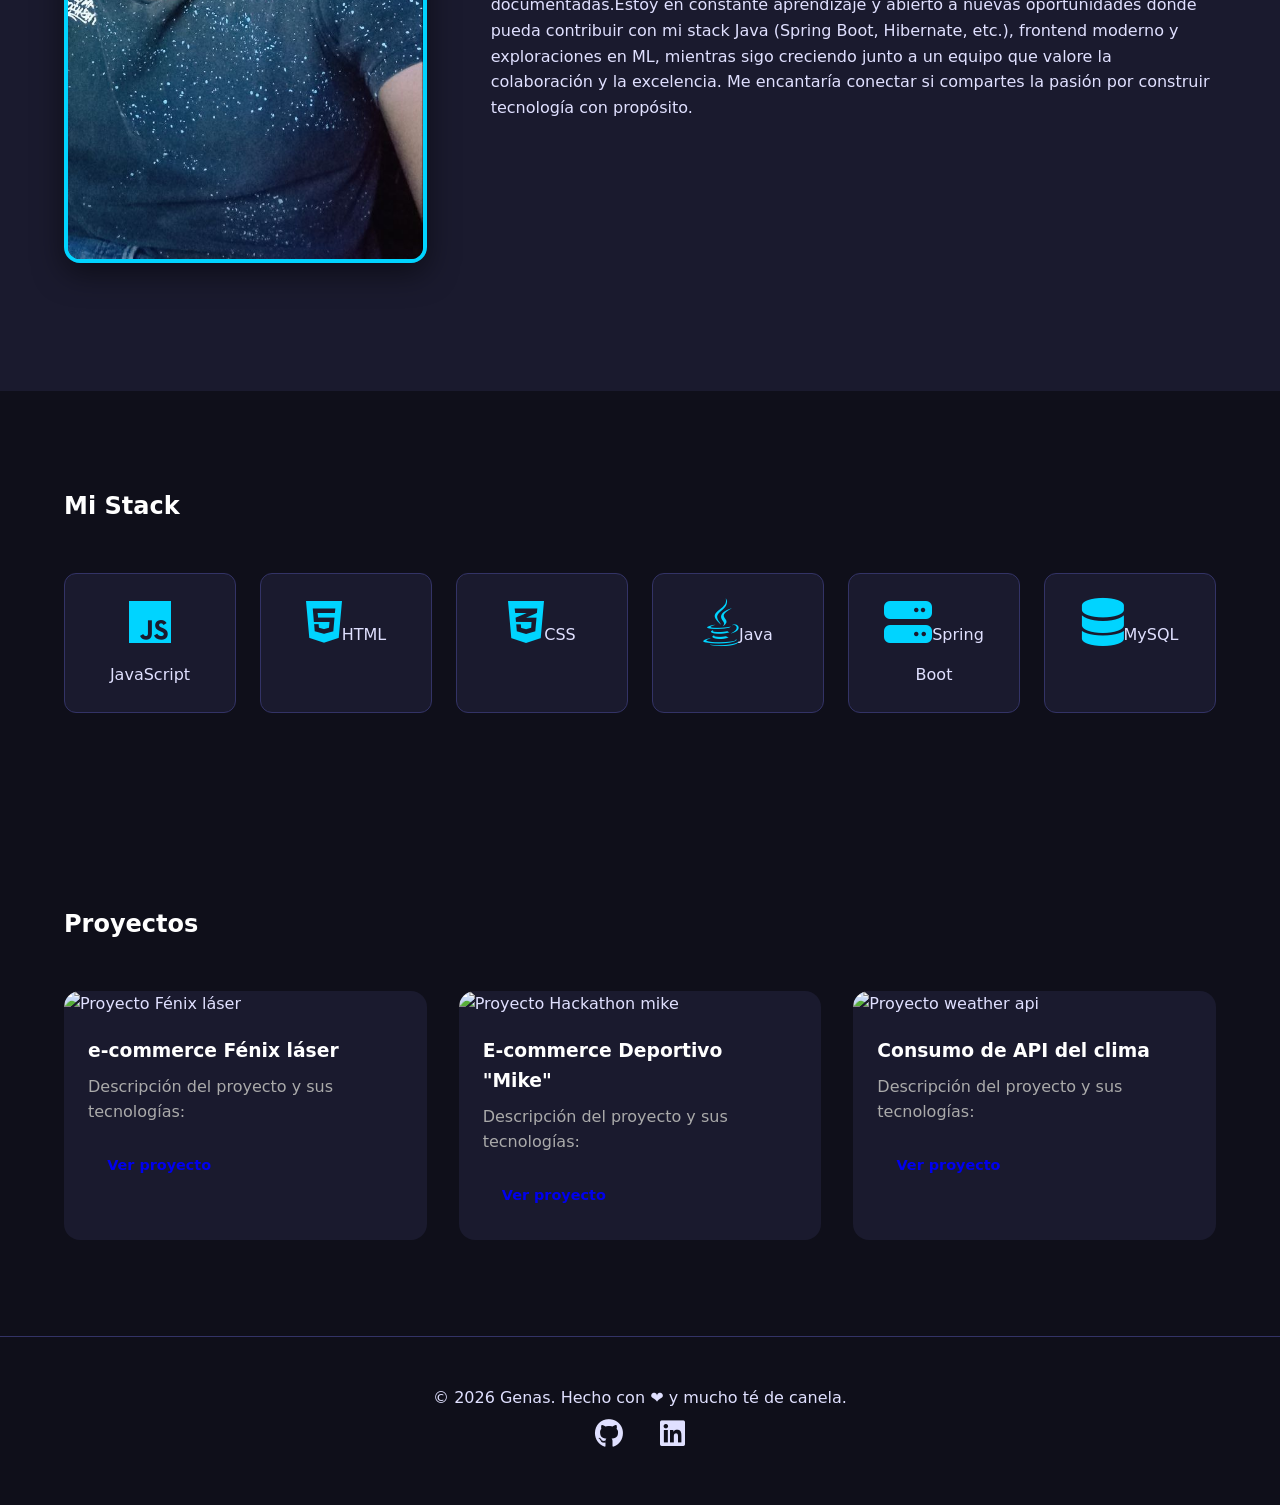
==== commit c7670f35: "Actualización de portafolio con mas proyectos" ====
--- a/0.Portafolio/index.html
+++ b/0.Portafolio/index.html
@@ -1,12 +1,17 @@
 <!DOCTYPE html>
 <html lang="es">
+
 <head>
   <meta charset="UTF-8" />
-  <meta name="viewport" content="width=device-width, initial-scale=1.0"/>
+  <meta name="viewport" content="width=device-width, initial-scale=1.0" />
   <title> Genas | Fullstack Developer</title>
-  <link rel="stylesheet" href="https://cdnjs.cloudflare.com/ajax/libs/font-awesome/6.5.0/css/all.min.css"/>
-  <link rel="stylesheet" href="styles.css"/>
+  <link rel="stylesheet" href="https://cdnjs.cloudflare.com/ajax/libs/font-awesome/6.5.0/css/all.min.css" />
+  <link rel="stylesheet" href="styles.css" />
+  <link rel="preconnect" href="https://fonts.googleapis.com">
+  <link rel="preconnect" href="https://fonts.gstatic.com" crossorigin>
+  <link href="https://fonts.googleapis.com/css2?family=Metal+Mania&display=swap" rel="stylesheet">
 </head>
+
 <body>
 
   <!-- Hero / Header -->
@@ -15,7 +20,7 @@
       <h1>Fullstack Developer</h1>
       <p class="greeting">¡Hola! Soy Genas </p>
       <p class="tagline">Me gusta contribuir a desarrollar experiencias digitales rápidas, bonitas y útiles.</p>
-      
+
       <div class="stats">
         <div><strong>1000+</strong><span> Emoción por crear </span></div>
         <div><strong>10+</strong><span>Proyectos completados</span></div>
@@ -32,10 +37,27 @@
     <div class="container">
       <h2>Sobre mí</h2>
       <div class="about-content">
-        <img src="./src/imgs/photo_2026-01-26_18-46-36.jpg" alt="El mero mero" class="profile-pic"/>
+        <img src="./src/imgs/photo_2026-01-26_18-46-36.jpg" alt="El mero mero" class="profile-pic" />
         <div class="text">
-          <p>Soy un apasionado del desarrollo web y software. Me encanta crear cosas que realmente ayuden a las personas.</p>
-          <p>Antes trabajé en la industria farmacéutica, lo que me enseñó disciplina, atención al detalle y trabajo en equipo bajo presión. Hoy aplico eso en cada línea de código.</p>
+          <p>Soy desarrollador Java Fullstack apasionado por el mundo tech y, sobre todo, por la idea de que con una
+            computadora, acceso a internet y muchas ganas de aprender, cualquiera puede construir cosas grandes y
+            significativas.
+            Me emociona crear experiencias útiles y herramientas que resuelvan problemas reales. Disfruto enormemente
+            colaborar en equipo, compartir conocimiento y ver cómo una idea colectiva se transforma en código funcional.
+            Creo firmemente que la tecnología gana cuando combinamos diferentes áreas del conocimiento: por eso tengo
+            especial interés en desarrollo web, desarrollo de software y machine learning, donde la creatividad, la
+            lógica y el impacto humano se encuentran.
+            Antes de sumergirme de lleno en el desarrollo, trabajé varios años en la industria farmacéutica como Químico
+            Farmacéutico Industrial. Esa experiencia me dejó un conjunto de habilidades transferibles muy valiosas:
+            Trabajo en equipo altamente disciplinado, Enfoque estricto en la calidad y la trazabilidad, Pensamiento
+            analítico para resolver problemas complejos, Rigurosidad en las buenas prácticas, especialmente en
+            documentación y procesos estandarizados
+            Hoy traslado esa mentalidad a cada línea de código que escribo: busco soluciones limpias, mantenibles,
+            escalables y bien documentadas.Estoy en constante aprendizaje y abierto a nuevas oportunidades donde pueda
+            contribuir con mi stack Java (Spring Boot, Hibernate, etc.), frontend moderno y exploraciones en ML,
+            mientras sigo creciendo junto a un equipo que valore la colaboración y la excelencia.
+            Me encantaría conectar si compartes la pasión por construir tecnología con propósito.</p>
+
         </div>
       </div>
     </div>
@@ -63,12 +85,24 @@
       <h2>Proyectos</h2>
       <div class="projects-grid">
         <div class="project-card">
-          <img src="#" alt="Proyecto Fénix láser"/>
+          <img src="/src/imgs_proyectos/fenix_laser.png" alt="Proyecto Fénix láser" />
           <h3>e-commerce Fénix láser</h3>
-          <p>Descripción  Tecnologías: </p>
-          <a href="#" class="btn small">Ver proyecto</a>
+          <p>Descripción del proyecto y sus tecnologías: </p>
+          <a href="https://github.com/orgs/Los-tipados/repositories" class="btn small">Ver proyecto</a>
         </div>
-        <!-- Repite 3-5 cards -->
+        <div class="project-card">
+          <img src="/src/imgs_proyectos/Mike_hackathon.png" alt="Proyecto Hackathon mike" />
+          <h3>E-commerce Deportivo "Mike"</h3>
+          <p>Descripción del proyecto y sus tecnologías: </p>
+          <a href="https://github.com/genasPaoli/HackathonGeneration" class="btn small">Ver proyecto</a>
+        </div>
+        <div class="project-card">
+          <img src="/src/imgs_proyectos/weatherapi.png" alt="Proyecto weather api" />
+          <h3>Consumo de API del clima</h3>
+          <p>Descripción del proyecto y sus tecnologías: </p>
+          <a href="https://github.com/genasPaoli/Weather-api-" class="btn small">Ver proyecto</a>
+        </div>
+        <!-- copiar antes de aquí para añadir más  -->
       </div>
     </div>
   </section>
@@ -86,4 +120,5 @@
 
   <script src="script.js"></script>
 </body>
+
 </html>
